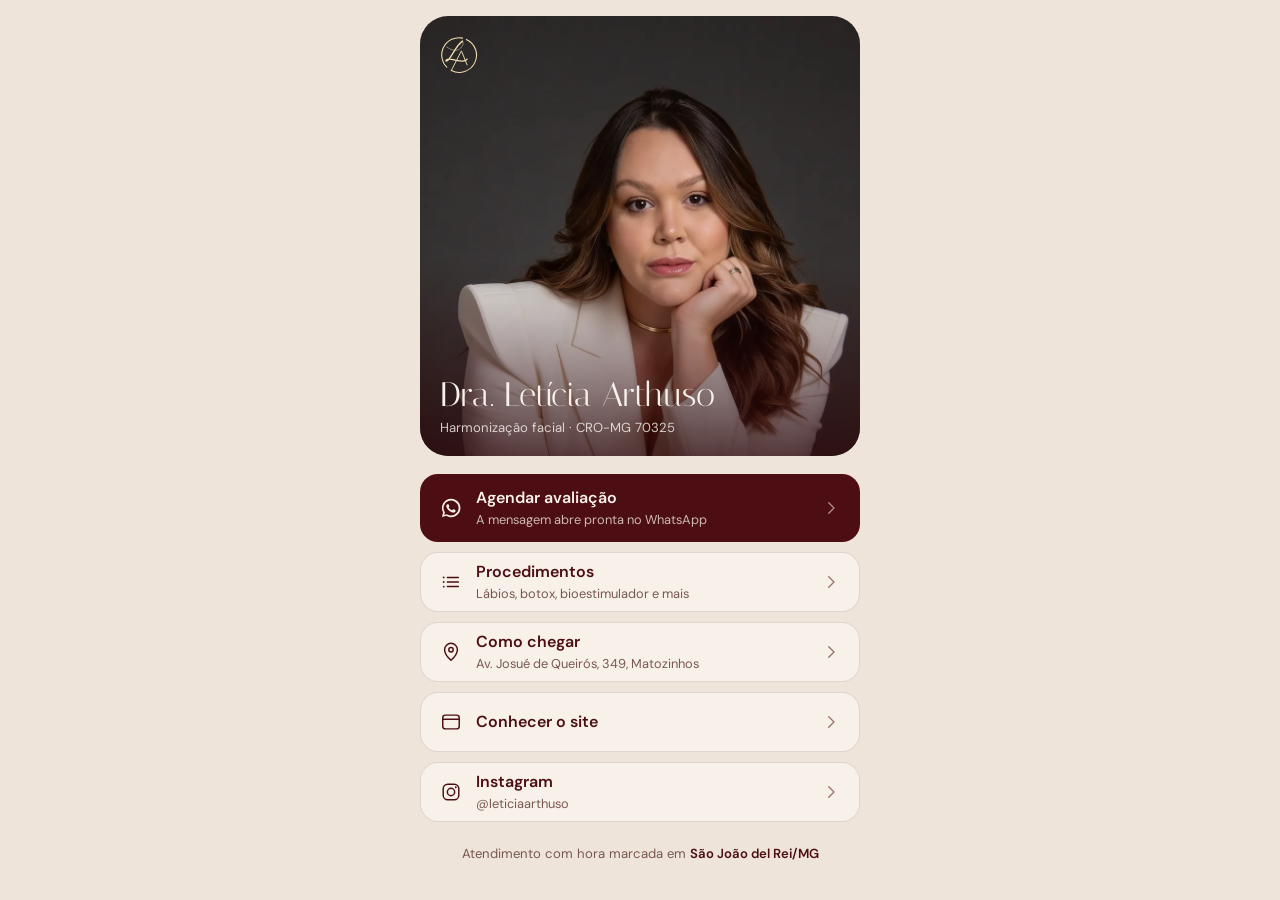
==== links/index.html @ c3ff6f9d "Página de links para a bio do Instagram (/links) Co-Authored-By: Claude Opus 5.5 <noreply@anthropic." ====
<!doctype html>
<html lang="pt-BR">
<head>
<meta charset="utf-8">
<meta name="viewport" content="width=device-width, initial-scale=1, viewport-fit=cover">
<title>Dra. Letícia Arthuso | Links</title>
<meta name="description" content="Agende sua avaliação de harmonização facial com a Dra. Letícia Arthuso em São João del Rei/MG. CRO-MG 70325.">
<meta name="robots" content="noindex">
<meta name="theme-color" content="#EEE4DA">
<link rel="icon" href="../assets/marca/favicon.svg" type="image/svg+xml">
<link rel="preconnect" href="https://fonts.googleapis.com">
<link rel="preconnect" href="https://fonts.gstatic.com" crossorigin>
<link href="https://fonts.googleapis.com/css2?family=Italiana&family=DM+Sans:opsz,wght@9..40,400;9..40,500;9..40,600&display=swap" rel="stylesheet">
<style>
/* Página de links da bio do Instagram. Tudo aqui, sem depender do styles.css do site. */
:root{--creme:#EEE4DA;--claro:#F7F1EA;--areia:#D8C4AC;--bordo:#4D0E13;--texto:#3A1416;--apagado:#7A5752;--ouro:#9A6E2B;
  --titulo:"Italiana",Georgia,serif;--corpo:"DM Sans",system-ui,sans-serif}
*{box-sizing:border-box;margin:0}
html{background:var(--creme)}
body{min-height:100svh;background:var(--creme);color:var(--texto);font:400 1rem/1.5 var(--corpo);-webkit-font-smoothing:antialiased;display:flex;justify-content:center;padding:0 16px max(28px,env(safe-area-inset-bottom))}
main{width:100%;max-width:440px}
.topo{position:relative;margin:16px 0 0;border-radius:28px;overflow:hidden;aspect-ratio:1/1;background:var(--bordo)}
.topo img{display:block;width:100%;height:100%;object-fit:cover}
.topo::after{content:"";position:absolute;inset:55% 0 0;background:linear-gradient(rgba(42,7,9,0),rgba(42,7,9,.78))}
.topo .logo{position:absolute;z-index:1;top:16px;left:16px;width:46px;height:46px;color:#F1DDB0;--peso:2.4}
.topo h1{position:absolute;z-index:1;left:20px;right:20px;bottom:44px;font:400 2.1rem/1 var(--titulo);color:var(--claro)}
.topo p{position:absolute;z-index:1;left:20px;right:20px;bottom:18px;font-size:.82rem;color:rgba(247,241,234,.82)}
.links{display:grid;gap:10px;margin:18px 0 0;padding:0;list-style:none}
.links a{display:flex;align-items:center;gap:14px;min-height:60px;padding:0 20px;border-radius:18px;background:var(--claro);color:var(--bordo);font-weight:600;font-size:1rem;text-decoration:none;box-shadow:inset 0 0 0 1px rgba(77,14,19,.12);transition:background .25s,transform .25s}
.links a:hover{background:#fff}
.links a:active{transform:scale(.985)}
.links a:focus-visible{outline:2px solid var(--bordo);outline-offset:3px}
.links a small{display:block;font-weight:400;font-size:.8rem;color:var(--apagado)}
.links a>span{flex:1;min-width:0}
.links svg{flex:none;width:22px;height:22px}
.links .seta{width:18px;height:18px;opacity:.55}
.links .principal{background:var(--bordo);color:var(--claro);box-shadow:none;min-height:68px}
.links .principal:hover{background:#6A1A20}
.links .principal small{color:rgba(247,241,234,.75)}
.end{margin:22px 4px 0;font-size:.82rem;color:var(--apagado);text-align:center}
.end b{color:var(--bordo);font-weight:600}
</style>
</head>
<body>
<svg width="0" height="0" style="position:absolute" aria-hidden="true">
  <symbol id="i-wa" viewBox="0 0 24 24"><path fill="currentColor" d="M12 2a10 10 0 0 0-8.6 15l-1.3 4.800 4.900-1.300A10 10 0 1 0 12 2Zm0 18.200a8.200 8.200 0 0 1-4.200-1.200l-.3-.2-2.900.8.8-2.800-.2-.3A8.200 8.200 0 1 1 12 20.200Zm4.500-6.100c-.2-.1-1.500-.7-1.700-.8-.2-.1-.4-.1-.6.1l-.8 1c-.1.2-.3.2-.5.1a6.700 6.700 0 0 1-3.300-2.900c-.2-.4.2-.4.6-1.200.1-.1 0-.3 0-.4l-.8-1.800c-.2-.5-.4-.4-.6-.4h-.5c-.2 0-.4.1-.6.3-.2.2-.8.8-.8 2s.9 2.300 1 2.500c.1.2 1.700 2.700 4.200 3.700 1.600.7 2.200.7 3 .6.5-.1 1.500-.6 1.700-1.200.2-.6.2-1.100.1-1.200 0-.1-.2-.2-.4-.3Z"/></symbol>
  <symbol id="logo" viewBox="0 0 400 400"><g fill="none" stroke="currentColor" stroke-linecap="round" stroke-linejoin="round"><path data-w="3.9" style="stroke-width:calc(var(--peso,1)*3.9px)" d="M231.1 53.3A150 150 0 0 0 94.1 306.3"/><path data-w="3.9" style="stroke-width:calc(var(--peso,1)*3.9px)" d="M133.3 334.3A150 150 0 1 0 263.8 64.3"/><path data-w="3.4" style="stroke-width:calc(var(--peso,1)*3.4px)" d="M133.3 334.3L221.3 164.1L270.6 286.5"/><path data-w="1.8" style="stroke-width:calc(var(--peso,1)*1.8px)" d="M92.5 130.4C114.4 144.9 139.1 158.1 166 158.9C204.5 162 234.9 126.2 236.4 89.9C236.6 85 234.6 79.2 230 79.5"/><path data-w="4.6" style="stroke-width:calc(var(--peso,1)*4.6px)" d="M230 79.5C175.2 118.2 153.4 186.3 112 236.7C106.3 243.7 87 261 87 249C87 238 105.2 237.1 115 236.4C153.8 238.8 190.9 254.1 230 253.5C244.9 253.5 261.5 249.6 270.8 236.9"/></g></symbol>
  <symbol id="i-local" viewBox="0 0 24 24"><path d="M12 21s7-6.2 7-11.5A7 7 0 0 0 5 9.5C5 14.8 12 21 12 21Z" fill="none" stroke="currentColor" stroke-width="1.6"/><circle cx="12" cy="9.5" r="2.4" fill="none" stroke="currentColor" stroke-width="1.6"/></symbol>
  <symbol id="i-site" viewBox="0 0 24 24"><rect x="3" y="4.5" width="18" height="15" rx="3" fill="none" stroke="currentColor" stroke-width="1.6"/><path d="M3 9h18" stroke="currentColor" stroke-width="1.6"/></symbol>
  <symbol id="i-ig" viewBox="0 0 24 24"><rect x="3.5" y="3.5" width="17" height="17" rx="5" fill="none" stroke="currentColor" stroke-width="1.6"/><circle cx="12" cy="12" r="4" fill="none" stroke="currentColor" stroke-width="1.6"/><circle cx="17.2" cy="6.8" r="1" fill="currentColor"/></symbol>
  <symbol id="i-lista" viewBox="0 0 24 24"><path d="M8 7h12M8 12h12M8 17h12" stroke="currentColor" stroke-width="1.6" stroke-linecap="round"/><circle cx="4" cy="7" r="1" fill="currentColor"/><circle cx="4" cy="12" r="1" fill="currentColor"/><circle cx="4" cy="17" r="1" fill="currentColor"/></symbol>
  <symbol id="i-ir" viewBox="0 0 24 24"><path d="M9 5l7 7-7 7" fill="none" stroke="currentColor" stroke-width="1.8" stroke-linecap="round" stroke-linejoin="round"/></symbol>
</svg>
<main>
  <header class="topo">
    <img src="../assets/fotos/links-foto.webp" width="900" height="900" alt="Dra. Letícia Arthuso de blazer branco, com a mão no queixo">
    <svg class="logo" viewBox="0 0 400 400" aria-hidden="true"><use href="#logo"/></svg>
    <h1>Dra. Letícia Arthuso</h1>
    <p>Harmonização facial · CRO-MG 70325</p>
  </header>
  <ul class="links">
    <li><a class="principal" href="https://wa.me/5531991169590?text=Ol%C3%A1%2C%20Dra.%20Let%C3%ADcia!%20Vim%20pelo%20Instagram%20e%20gostaria%20de%20agendar%20uma%20avalia%C3%A7%C3%A3o." target="_blank" rel="noopener"><svg><use href="#i-wa"/></svg><span>Agendar avaliação<small>A mensagem abre pronta no WhatsApp</small></span><svg class="seta"><use href="#i-ir"/></svg></a></li>
    <li><a href="../#procedimentos"><svg><use href="#i-lista"/></svg><span>Procedimentos<small>Lábios, botox, bioestimulador e mais</small></span><svg class="seta"><use href="#i-ir"/></svg></a></li>
    <li><a href="https://www.google.com/maps/dir/?api=1&amp;destination=Av.+Josu%C3%A9+de+Queir%C3%B3s%2C+349+-+Matozinhos%2C+S%C3%A3o+Jo%C3%A3o+del+Rei+-+MG%2C+36305-144" target="_blank" rel="noopener"><svg><use href="#i-local"/></svg><span>Como chegar<small>Av. Josué de Queirós, 349, Matozinhos</small></span><svg class="seta"><use href="#i-ir"/></svg></a></li>
    <li><a href="../"><svg><use href="#i-site"/></svg><span>Conhecer o site</span><svg class="seta"><use href="#i-ir"/></svg></a></li>
    <li><a href="https://www.instagram.com/leticiaarthuso/" target="_blank" rel="noopener"><svg><use href="#i-ig"/></svg><span>Instagram<small>@leticiaarthuso</small></span><svg class="seta"><use href="#i-ir"/></svg></a></li>
  </ul>
  <p class="end">Atendimento com hora marcada em <b>São João del Rei/MG</b></p>
</main>
</body>
</html>
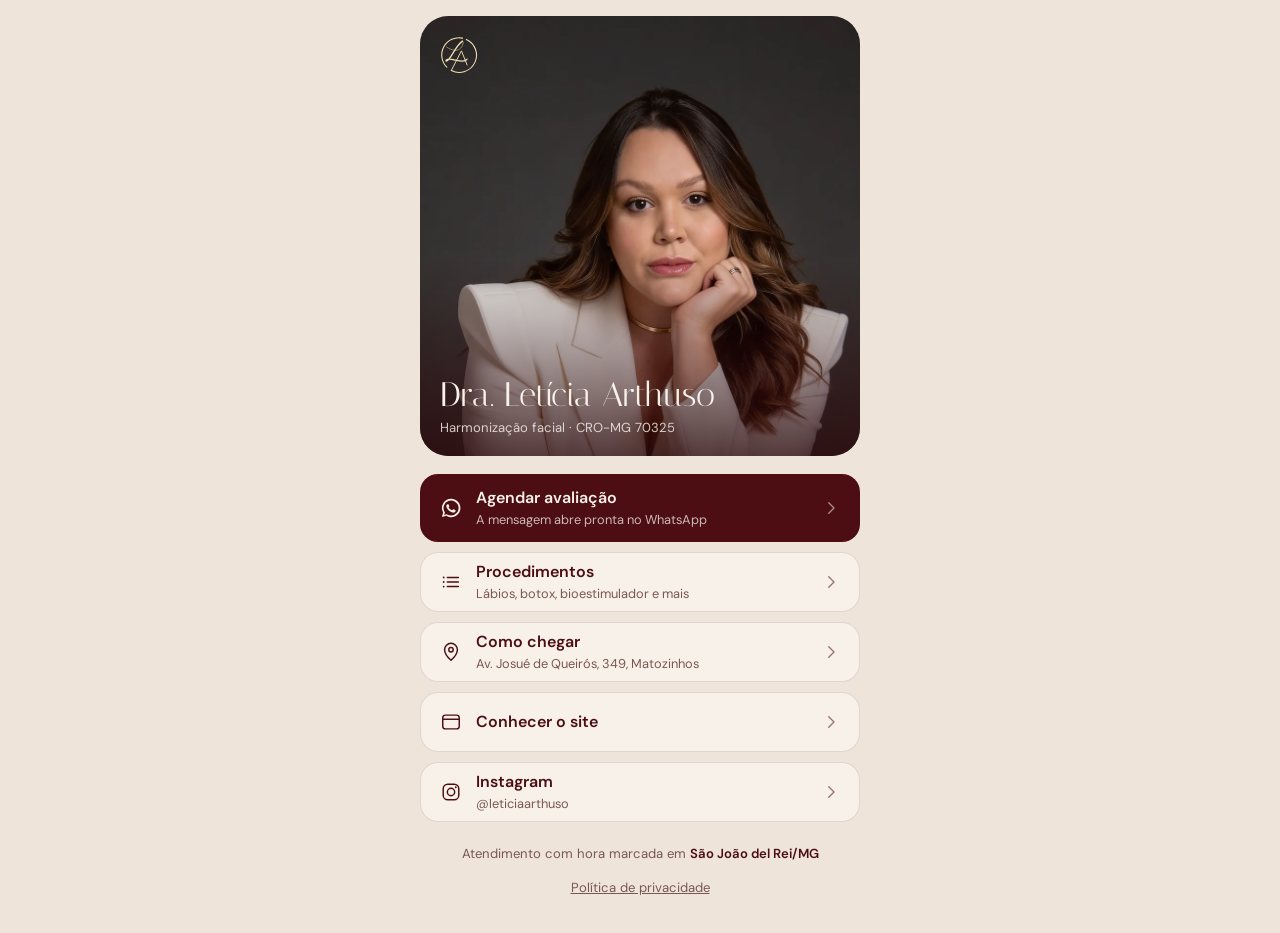
==== commit e89d1ae8: "Política de privacidade, página 404, robots.txt, favicon.ico e apple-touch-icon, foto da entrada em " ====
--- a/links/index.html
+++ b/links/index.html
@@ -7,7 +7,9 @@
 <meta name="description" content="Agende sua avaliação de harmonização facial com a Dra. Letícia Arthuso em São João del Rei/MG. CRO-MG 70325.">
 <meta name="robots" content="noindex">
 <meta name="theme-color" content="#EEE4DA">
+<link rel="icon" href="../favicon.ico" sizes="48x48">
 <link rel="icon" href="../assets/marca/favicon.svg" type="image/svg+xml">
+<link rel="apple-touch-icon" href="../apple-touch-icon.png">
 <link rel="preconnect" href="https://fonts.googleapis.com">
 <link rel="preconnect" href="https://fonts.gstatic.com" crossorigin>
 <link href="https://fonts.googleapis.com/css2?family=Italiana&family=DM+Sans:opsz,wght@9..40,400;9..40,500;9..40,600&display=swap" rel="stylesheet">
@@ -38,7 +40,9 @@
 .links .principal:hover{background:#6A1A20}
 .links .principal small{color:rgba(247,241,234,.75)}
 .end{margin:22px 4px 0;font-size:.82rem;color:var(--apagado);text-align:center}
-.end b{color:var(--bordo);font-weight:600}
+.priv{margin-top:6px}.priv a{color:var(--apagado);display:inline-block;padding:8px}
+.end b{color:var(--bordo);font-weight:600;white-space:nowrap}
+img,svg{-webkit-user-select:none;user-select:none;-webkit-user-drag:none}
 </style>
 </head>
 <body>
@@ -66,6 +70,7 @@
     <li><a href="https://www.instagram.com/leticiaarthuso/" target="_blank" rel="noopener"><svg><use href="#i-ig"/></svg><span>Instagram<small>@leticiaarthuso</small></span><svg class="seta"><use href="#i-ir"/></svg></a></li>
   </ul>
   <p class="end">Atendimento com hora marcada em <b>São João del Rei/MG</b></p>
+  <p class="end priv"><a href="../privacidade.html">Política de privacidade</a></p>
 </main>
 </body>
 </html>
